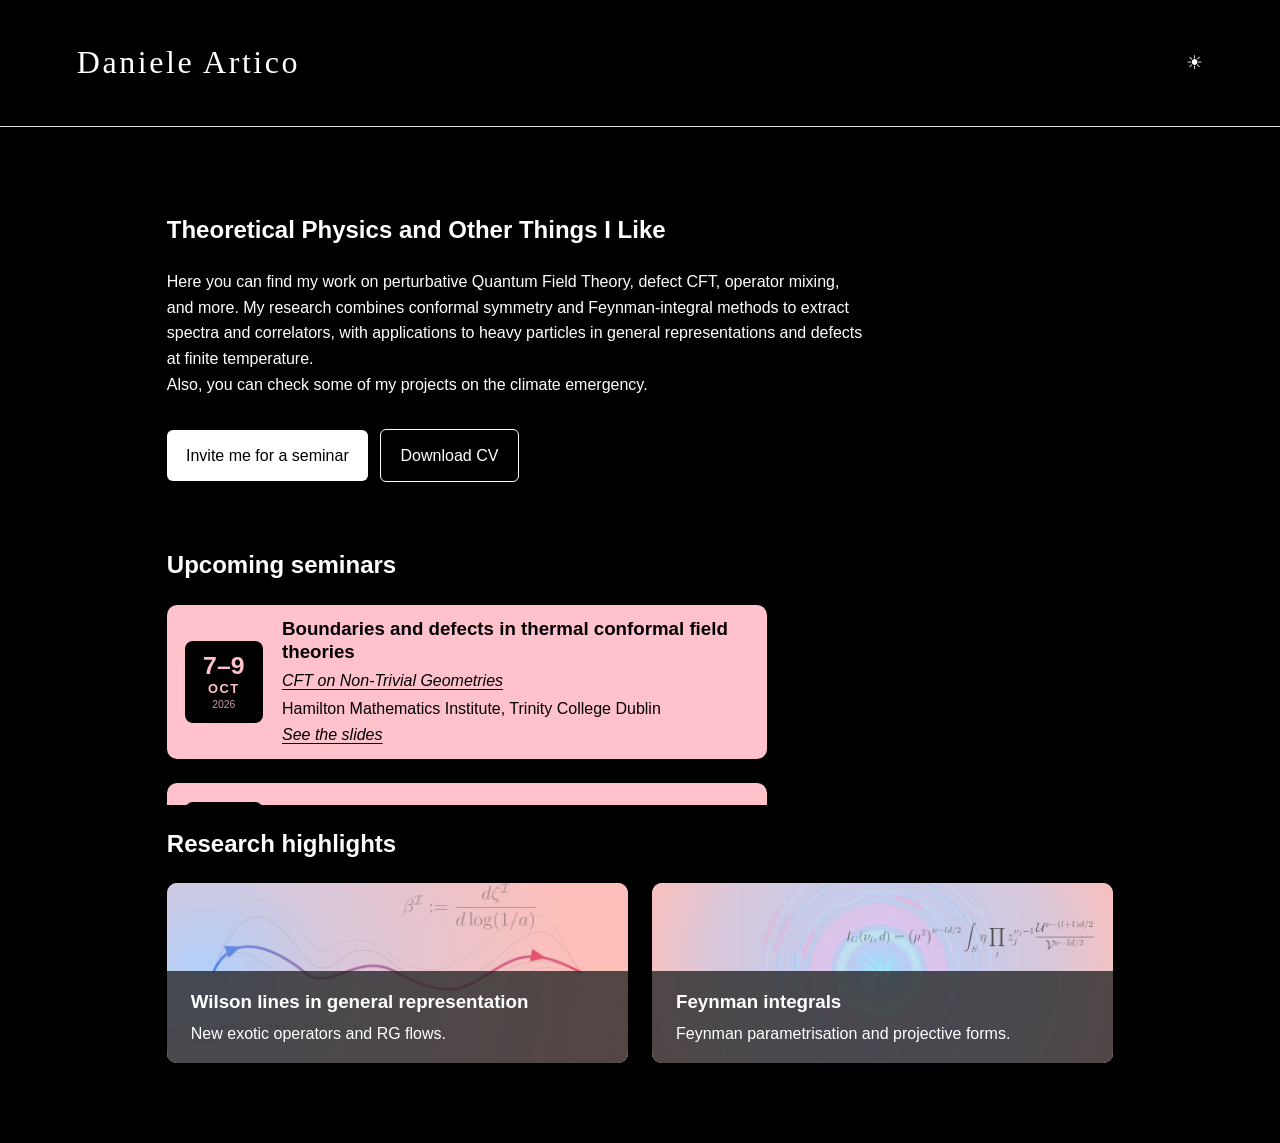
==== index.html @ e725c841 "addedd slides to event" ====
<!DOCTYPE html>
<html lang="en">
<head>
  <meta charset="UTF-8">
  <meta name="viewport" content="width=device-width, initial-scale=1">
  <title>Daniele Artico | Theoretical Physics and Other Things</title>
  <script>
  const savedTheme = localStorage.getItem("theme");

  if (savedTheme === "day") {
    document.documentElement.dataset.theme = "day";
  }
</script>
  <link rel="stylesheet" href="style.css">
</head>


<body>
  <header>
  <h1 class="site-name">
    <a href="index.html">Daniele Artico</a>
  </h1>
    <nav>
 <!--     <a href="#publications">Publications</a> -->
 <!--     <a href="#talks">Talks</a> -->
      <a href="#" id="theme-toggle" class="theme-toggle" aria-label="Switch theme">☀</a>
    </nav>
  </header>

  <main>
    <section class="intro">
      <h2>Theoretical Physics and Other Things I Like</h2>

      <p>
        Here you can find my work on perturbative Quantum Field Theory, defect CFT, operator mixing, and more.
        My research combines conformal symmetry and Feynman-integral methods to extract spectra and correlators, with applications to heavy particles in general representations and defects at finite temperature.<br>
        Also, you can check some of my projects on the climate emergency.
      </p>

      <a class="button"
         href="mailto:daniele.artico@unipr.it?subject=Seminar invitation">
        Invite me for a seminar
      </a>

      <a class="button secondary" href="assets/cv.pdf">
        Download CV
      </a>
    </section>

    <section id="events">
    <h2>Upcoming seminars</h2>

    <div class="event-cards">

      <div class="event-card">
        <div class="event-date">
          <span class="event-day">7–9</span>
          <span class="event-month">OCT</span>
          <span class="event-year">2026</span>
        </div>

        <div class="event-info">
          <h3>Boundaries and defects in thermal conformal field theories</h3>

          <a href="https://sites.google.com/view/hmiworkshop/home"
            target="_blank"
            rel="noopener noreferrer">
            <i>CFT on Non-Trivial Geometries</i>
          </a>

          <p>Hamilton Mathematics Institute, Trinity College Dublin</p>

          <a href="assets/dublin.pdf"
            target="_blank"
            rel="noopener noreferrer">
            <i>See the slides</i>
          </a>
        </div>
      </div>


      <div class="event-card">
        <div class="event-date">
          <span class="event-day">27</span>
          <span class="event-month">OCT</span>
          <span class="event-year">2026</span>
        </div>

        <div class="event-info">
          <h3>New operators and RG flows on Wilson lines in general representations</h3>
          <p>University of Vienna</p>
        </div>
      </div>

      <div class="event-card">
        <div class="event-date">
          <span class="event-day">29</span>
          <span class="event-month">OCT</span>
          <span class="event-year">2026</span>
        </div>

        <div class="event-info">
          <h3>Boundaries and defects in thermal conformal field theories</h3>
          <p>Technische Universität Wien</p>
        </div>
      </div>

    </div>
    </section>

    <section id="research">
      <h2>Research highlights</h2>

        <div class="cards">
          <a href="wilson-lines.html" class="card wilson-card">
          <div class="card-text">
          <h3>Wilson lines in general representation</h3>
          <p>New exotic operators and RG flows.</p>
        </div>
        </a>

        <a href="feynpar.html" class="card parameters-card">
          <div class="card-text">
          <h3>Feynman integrals</h3>
          <p>Feynman parametrisation and projective forms.</p>
        </div>
        </a>

          <a href="multipoint.html" class="card multipoint-card">
            <div class="card-text">
            <h3>Perturbative defect bootstrap</h3>
            <p>Multipoint correlators for the Maldacena-Wilson line.</p>
            </div>
          </a>

<!--         <article class="card">
            <h3>Thermal defect CFT</h3>
            <p>KMS constraints, dispersion relations and thermodynamics.</p>
          </article>-->

<!--          <article class="card">
            <h3>Operator mixing</h3>
            <p>Flavor evanescence and representation-theoretic constraints.</p>
          </article>-->
        </div>
    </section>
  </main>
  <script>
  const toggle = document.getElementById("theme-toggle");

  function updateThemeIcon() {
    const isDay =
      document.documentElement.dataset.theme === "day";

    toggle.textContent = isDay ? "☾" : "☀";
  }

  updateThemeIcon();

  toggle.addEventListener("click", function(event) {
    event.preventDefault();

    const isDay =
      document.documentElement.dataset.theme === "day";

    if (isDay) {
      document.documentElement.removeAttribute("data-theme");
      localStorage.setItem("theme", "night");
    } else {
      document.documentElement.dataset.theme = "day";
      localStorage.setItem("theme", "day");
    }

    updateThemeIcon();
  });
</script>
</body>
</html>
---- style.css ----
/* --------------------------------------------------
 *  Colour themes
 *  -------------------------------------------------- */

/* Default: current black-and-white night theme */
:root {
  --bg: #000000;
  --text: #ffffff;
  --border: #dddddd;
}

/* Day theme: Paul Allen card-inspired */
[data-theme="day"] {
  --bg: #eee9dc;
  --text: #191816;
  --border: #c8c2b5;
}


/* --------------------------------------------------
 *  General layout
 *  -------------------------------------------------- */

body {
  margin: 0;
  font-family: Arial, sans-serif;
  color: var(--text);
  line-height: 1.6;
  background-color: var(--bg);
}

header {
  display: flex;
  justify-content: space-between;
  align-items: center;
  padding: 1rem 6%;
  border-bottom: 1px solid var(--border);
}

nav a {
  margin-left: 1.5rem;
  color: var(--text);
  text-decoration: none;
}

main {
  max-width: 1100px;
  margin: auto;
  padding: 4rem 6%;
}

.intro {
  max-width: 700px;
  margin-bottom: 4rem;
}

.button {
  display: inline-block;
  margin: 1rem 0.5rem 0 0;
  padding: 0.8rem 1.2rem;

  color: var(--bg);
  background: var(--text);

  border-radius: 6px;
  text-decoration: none;
}

.button.secondary {
  color: var(--text);
  background: var(--bg);
  border: 1px solid var(--text);
}

.button:hover {
  transform: scale(1.05);
}

/* Prevent padding and borders from unexpectedly increasing widths */
*,
*::before,
*::after {
  box-sizing: border-box;
}

.site-name {
  font-family: "Copperplate Gothic Light", "Copperplate", "URW Gothic", serif;
  font-weight: normal;
  letter-spacing: 0.08em;
}

.theme-toggle {
  margin-left: 1.5rem;
  color: var(--text);
  text-decoration: none;
  font-size: 1.2rem;
  cursor: pointer;
}

.theme-toggle:hover {
  transform: scale(1.15);
}


.card {
  position: relative;
  overflow: hidden;

  margin: 0;
  padding: 0;
  min-height: 180px;

  color: black;
  background-color: #ffffff;
  /*background-color: #ffc1cc;*/
  border-radius: 10px;

  scroll-snap-align: start;
}

.event-card {
  position: relative;

  display: flex;
  align-items: center;
  gap: 1.2rem;

  margin: 0;
  padding: 12px 18px;
  min-height: 120px;
  width: min(600px, 100%);

  color: black;
  background-color: #ffc1cc;
  border-radius: 10px;

  scroll-snap-align: start;
}


/* Little calendar tile */
.event-date {
  flex: 0 0 78px;
  height: 82px;

  display: flex;
  flex-direction: column;
  align-items: center;
  justify-content: center;

  background: black;
  color: #ffc1cc;

  border-radius: 8px;

  line-height: 1;
  text-align: center;
}

.event-day {
  font-size: 1.55rem;
  font-weight: bold;
}

.event-month {
  margin-top: 5px;

  font-size: 0.8rem;
  font-weight: bold;
  letter-spacing: 0.12em;
}

.event-year {
  margin-top: 4px;
  font-size: 0.65rem;
  opacity: 0.8;
}


/* Text part of event */
.event-info {
  flex: 1;
}

.event-info h3 {
  margin: 0 0 0.25rem;
  line-height: 1.25;
}

.event-info p {
  margin: 0.2rem 0 0;
}

.event-info a {
  color: black;
  text-underline-offset: 3px;
}


.card-text {
  position: absolute;
  bottom: 0;
  left: 0;
  width: 100%;

  padding: 1rem 1.5rem;

  background: rgba(40, 40, 40, 0.8);
  color: white;
  box-sizing: border-box;
}

.card-text h3 {
  margin: 0 0 0.3rem;
}

.card-text p {
  margin: 0;
}

.card::after {
  content: "Section coming soon";
  background-color: #ffc1cc;
  position: absolute;
  inset: 0;
  z-index: 2;

  display: flex;
  align-items: center;
  justify-content: center;

  padding: 1.5rem;
  box-sizing: border-box;

  font-size: 1.3rem;
  font-weight: bold;
  text-align: center;

  opacity: 0;
  transition: opacity 0.3s ease;
}

.wilson-card::after {
  content: "Read more";
}

.parameters-card::after {
  content: "Read more";
}

.multipoint-card::after {
  content: "Read more";
}

.paper_gen_rep-card::after {
  content: "Read the paper";
}

.paper_feynpar1-card::after {
  content: "Read the paper";
}

.paper_feynpar2-card::after {
  content: "Read the paper";
}

.paper_mp1-card::after {
  content: "Read the paper";
}

.paper_mp2-card::after {
  content: "Read the paper";
}

.paper_mp3-card::after {
  content: "Read my PhD thesis";
}


/* Background only for specific card */
.wilson-card::before {
  content: "";
  position: absolute;
  inset: 0;
  background-image: url("./assets/images/thumbnail_RG.png");


  background-size: 100%;
  background-repeat: no-repeat;

  /* Move the image slightly downward */
  background-position: calc(50% + 00px) calc(50% + 00px);

  /* Image transparency */
  opacity: 0.7;
}

.multipoint-card::before {
  content: "";
  position: absolute;
  inset: 0;
  background-image: url("./assets/images/thumbnail_MP.png");


  background-size: 100%;
  background-repeat: no-repeat;

  /* Move the image slightly downward */
  background-position: calc(50% + 00px) calc(50% + 00px);

  /* Image transparency */
  opacity: 0.7;
}

.parameters-card::before {
  content: "";
  position: absolute;
  inset: 0;
  background-image: url("./assets/images/thumbnail_FP.png");


  background-size: 100%;
  background-repeat: no-repeat;

  /* Move the image slightly downward */
  background-position: calc(50% + 00px) calc(50% + 00px);

  /* Image transparency */
  opacity: 0.7;
}

/* Hover state */
.card:hover::before {
  opacity: 0;
}

.card:hover .card-text {
  opacity: 0;
}

.card:hover::after {
  opacity: 1;
}

.cards {
  display: grid;
  grid-auto-flow: column;

  /* One card visible on small screens */
  grid-auto-columns: 100%;

  gap: 1.5rem;
  width: 100%;
  max-width: 100%;

  /* Make only this section scroll horizontally */
  overflow-x: auto;
  overflow-y: hidden;

  /* Keep horizontal overscroll inside this element */
  overscroll-behavior-inline: contain;

  /* Optional smooth carousel-style snapping */
  scroll-snap-type: inline mandatory;
  scroll-behavior: smooth;

  /* Space for the scrollbar */
  padding-bottom: 1rem;
}

/* Two cards visible on larger screens */
@media (min-width: 800px) {
  .cards {
    grid-auto-columns: calc((100% - 1.5rem) / 2);
  }
}

.event-cards {
  display: grid;
  gap: 1.5rem;

  /* This MUST resolve to an actual constrained height */
  max-height: 200px;
  /* or e.g. max-height: 70vh; */

  overflow-x: hidden;
  overflow-y: auto;

  overscroll-behavior-y: contain;

  scroll-snap-type: y mandatory;
  scroll-behavior: smooth;

  /* Important if .event-cards itself is inside a flex/grid container */
  min-height: 0;
}


.cards.paper-cards {
  grid-auto-columns: 250px;
}

.research-project {
  max-width: 750px;
}

.research-project h1 {
  font-size: 2.5rem;
  line-height: 1.15;
  margin-bottom: 2rem;
}

.research-project p {
  font-size: 1.1rem;
}

.site-name a {
  color: var(--text);
  text-decoration: none;
}

.card {
  text-decoration: none;
}

.card:visited {
  color: inherit;
}

.paper_gen_rep-card {
  background-image: url("./assets/images/paper_gen_rep.png");
  background-size: contain;
  background-position: center;
  background-repeat: no-repeat;
  background-color: white;

  height: 300px;
  width: 250px;
  text-decoration: none;
}

.paper_gen_rep-card .card-text {
  padding: 0.6rem 0.8rem;
}

.paper_gen_rep-card .card-text h3 {
  font-size: 0.9rem;
  margin: 0;
}

.paper_feynpar1-card,
.paper_feynpar2-card,
.paper_mp1-card,
.paper_mp2-card,
.paper_mp3-card {
  height: 300px;
  background-size: contain;
  background-position: center;
  background-repeat: no-repeat;
  background-color: white;
  text-decoration: none;
}

.paper_feynpar1-card {
  background-image: url("./assets/images/paper_fp1.png");
}

.paper_feynpar2-card {
  background-image: url("./assets/images/paper_fp2.png");
}

.paper_mp1-card {
  background-image: url("./assets/images/paper_mp1.png");
}

.paper_mp2-card {
  background-image: url("./assets/images/paper_mp2.png");
}
.paper_mp3-card {
  background-image: url("./assets/images/paper_mp3.png");
}

.research-project a {
  color: var(--text);
  text-decoration-thickness: 1px;
  text-underline-offset: 3px;
}
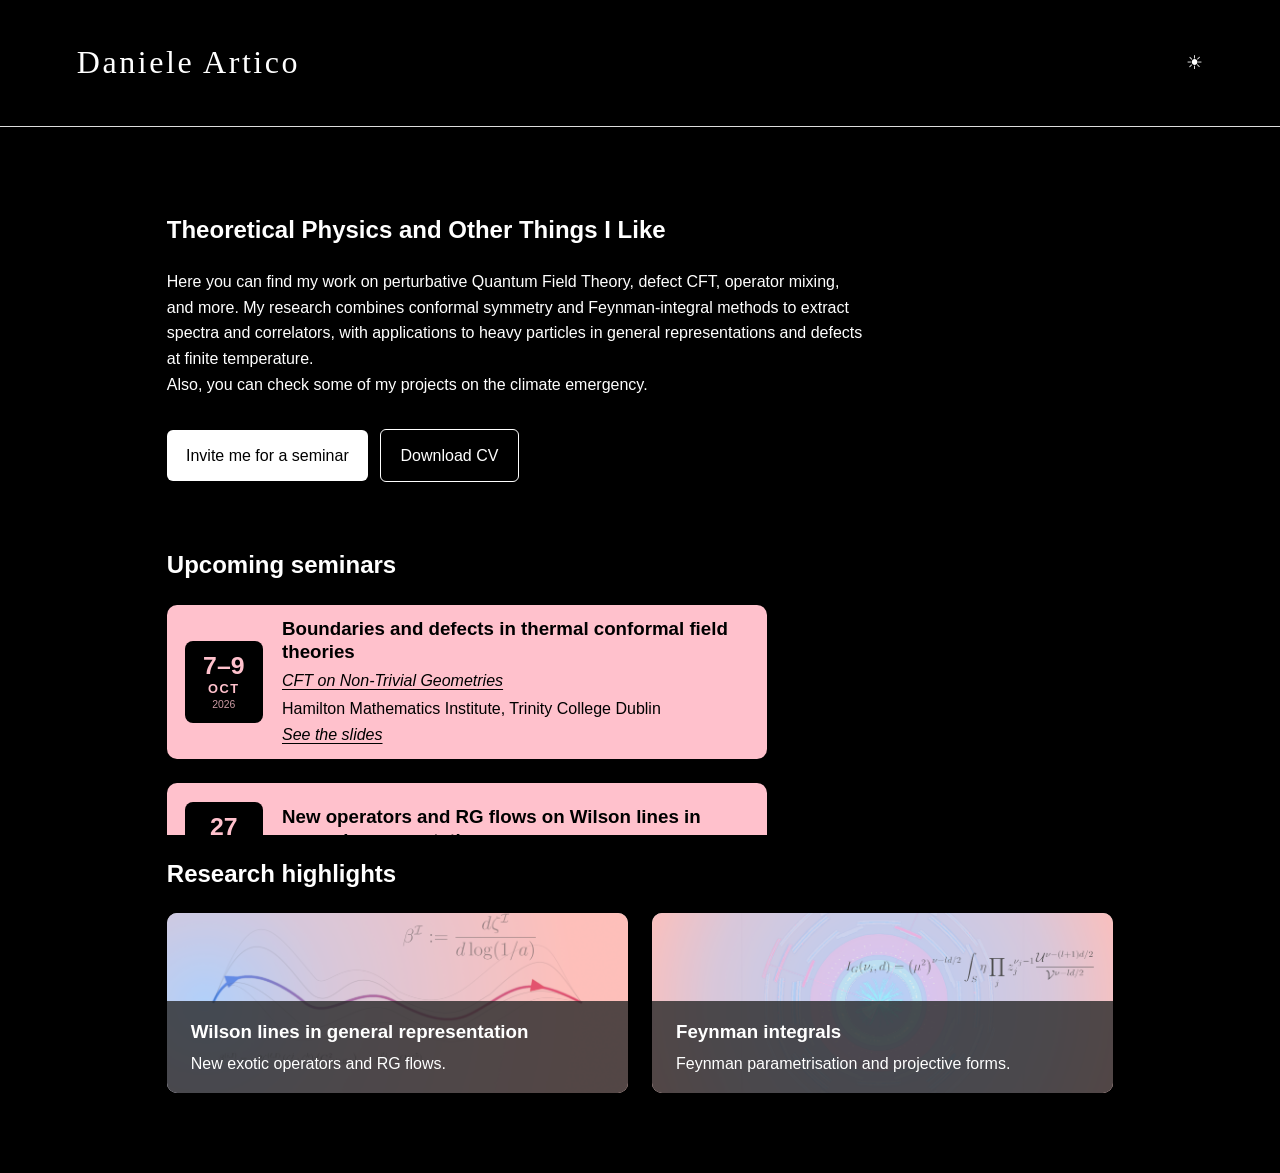
==== commit 1dc65516: "addedd events" ====
--- a/index.html
+++ b/index.html
@@ -105,6 +105,32 @@
         </div>
       </div>
 
+      <div class="event-card">
+        <div class="event-date">
+          <span class="event-day">19</span>
+          <span class="event-month">NOV</span>
+          <span class="event-year">2026</span>
+        </div>
+
+        <div class="event-info">
+          <h3>New operators and RG flows on Wilson lines in general representations</h3>
+          <p>Università Milano Bicocca</p>
+        </div>
+      </div>
+
+      <div class="event-card">
+        <div class="event-date">
+          <span class="event-day">16</span>
+          <span class="event-month">DEC</span>
+          <span class="event-year">2026</span>
+        </div>
+
+        <div class="event-info">
+          <h3>New operators and RG flows on Wilson lines in general representations</h3>
+          <p>SISSA, Trieste</p>
+        </div>
+      </div>
+
     </div>
     </section>
 
--- a/style.css
+++ b/style.css
@@ -380,7 +380,7 @@
   gap: 1.5rem;
 
   /* This MUST resolve to an actual constrained height */
-  max-height: 200px;
+  max-height: 230px;
   /* or e.g. max-height: 70vh; */
 
   overflow-x: hidden;
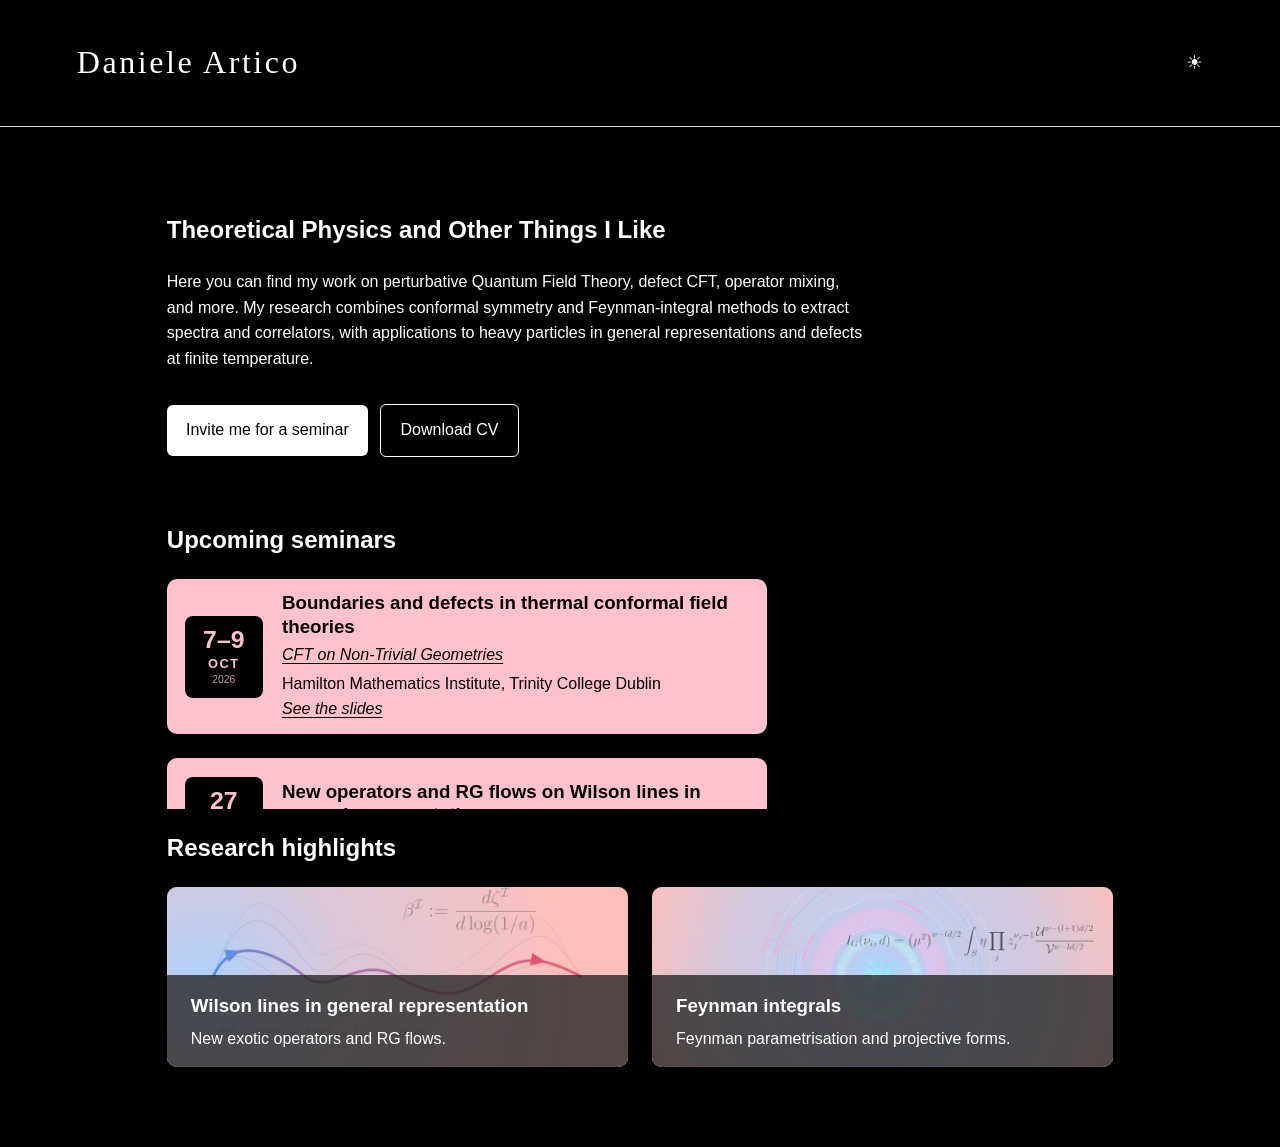
==== commit 3360f037: "changed homepage for now" ====
--- a/index.html
+++ b/index.html
@@ -34,7 +34,7 @@
       <p>
         Here you can find my work on perturbative Quantum Field Theory, defect CFT, operator mixing, and more.
         My research combines conformal symmetry and Feynman-integral methods to extract spectra and correlators, with applications to heavy particles in general representations and defects at finite temperature.<br>
-        Also, you can check some of my projects on the climate emergency.
+        <!--Also, you can check some of my projects on the climate emergency.-->
       </p>
 
       <a class="button"
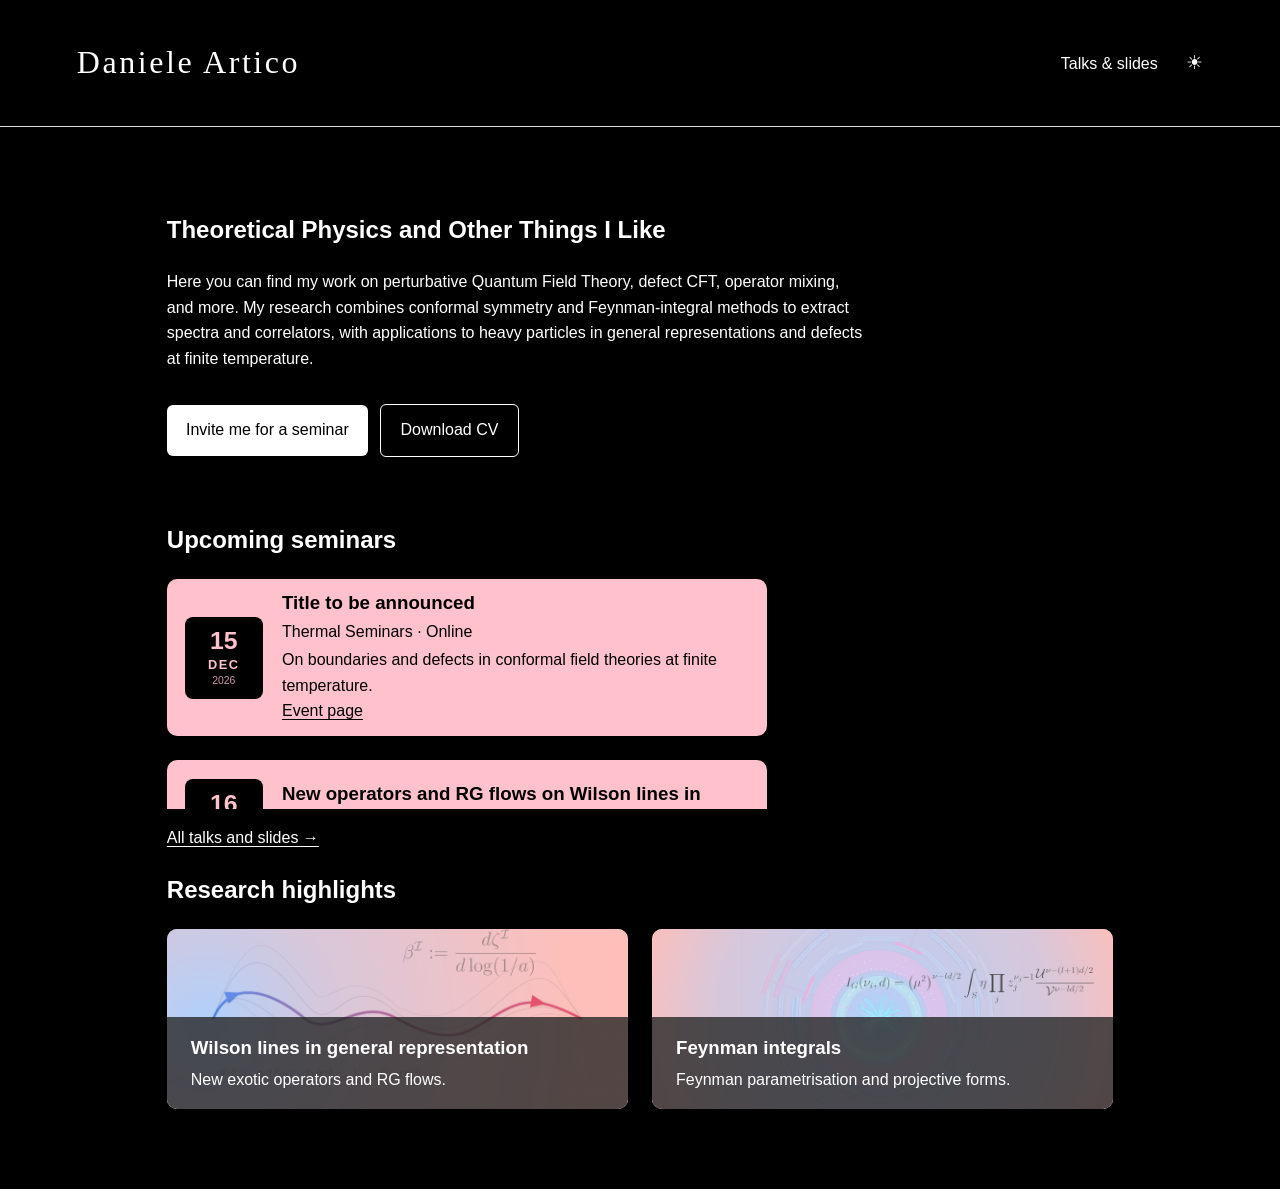
==== commit 586c2ab7: "Add talks and slides archive with scheduled seminars and available PDFs" ====
--- a/index.html
+++ b/index.html
@@ -16,13 +16,13 @@
 
 
 <body>
-  <header>
+  <header class="site-header">
   <h1 class="site-name">
     <a href="index.html">Daniele Artico</a>
   </h1>
     <nav>
  <!--     <a href="#publications">Publications</a> -->
- <!--     <a href="#talks">Talks</a> -->
+      <a href="talks.html">Talks &amp; slides</a>
       <a href="#" id="theme-toggle" class="theme-toggle" aria-label="Switch theme">☀</a>
     </nav>
   </header>
@@ -48,90 +48,24 @@
     </section>
 
     <section id="events">
-    <h2>Upcoming seminars</h2>
-
-    <div class="event-cards">
-
+      <h2>Upcoming seminars</h2>
+      <div class="event-cards" id="home-upcoming-list">
       <div class="event-card">
-        <div class="event-date">
-          <span class="event-day">7–9</span>
-          <span class="event-month">OCT</span>
-          <span class="event-year">2026</span>
-        </div>
-
-        <div class="event-info">
-          <h3>Boundaries and defects in thermal conformal field theories</h3>
-
-          <a href="https://sites.google.com/view/hmiworkshop/home"
-            target="_blank"
-            rel="noopener noreferrer">
-            <i>CFT on Non-Trivial Geometries</i>
-          </a>
-
-          <p>Hamilton Mathematics Institute, Trinity College Dublin</p>
-
-          <a href="assets/dublin.pdf"
-            target="_blank"
-            rel="noopener noreferrer">
-            <i>See the slides</i>
-          </a>
-        </div>
+        <div class="event-date"><span class="event-day">29</span><span class="event-month">OCT</span><span class="event-year">2026</span></div>
+        <div class="event-info"><h3>Boundaries and defects in thermal conformal field theories</h3><p>Technische Universität Wien, Austria</p></div>
+      </div><div class="event-card">
+        <div class="event-date"><span class="event-day">19</span><span class="event-month">NOV</span><span class="event-year">2026</span></div>
+        <div class="event-info"><h3>New operators and RG flows on Wilson lines in general representations</h3><p>Università di Milano-Bicocca, Italy</p></div>
+      </div><div class="event-card">
+        <div class="event-date"><span class="event-day">15</span><span class="event-month">DEC</span><span class="event-year">2026</span></div>
+        <div class="event-info"><h3>Title to be announced</h3><p>Thermal Seminars · Online</p><p>On boundaries and defects in conformal field theories at finite temperature.</p><a href="https://sites.google.com/view/thermalseminars/home">Event page</a></div>
+      </div><div class="event-card">
+        <div class="event-date"><span class="event-day">16</span><span class="event-month">DEC</span><span class="event-year">2026</span></div>
+        <div class="event-info"><h3>New operators and RG flows on Wilson lines in general representations</h3><p>SISSA, Trieste, Italy</p></div>
       </div>
-
-
-      <div class="event-card">
-        <div class="event-date">
-          <span class="event-day">27</span>
-          <span class="event-month">OCT</span>
-          <span class="event-year">2026</span>
-        </div>
-
-        <div class="event-info">
-          <h3>New operators and RG flows on Wilson lines in general representations</h3>
-          <p>University of Vienna</p>
-        </div>
       </div>
-
-      <div class="event-card">
-        <div class="event-date">
-          <span class="event-day">29</span>
-          <span class="event-month">OCT</span>
-          <span class="event-year">2026</span>
-        </div>
-
-        <div class="event-info">
-          <h3>Boundaries and defects in thermal conformal field theories</h3>
-          <p>Technische Universität Wien</p>
-        </div>
-      </div>
-
-      <div class="event-card">
-        <div class="event-date">
-          <span class="event-day">19</span>
-          <span class="event-month">NOV</span>
-          <span class="event-year">2026</span>
-        </div>
-
-        <div class="event-info">
-          <h3>New operators and RG flows on Wilson lines in general representations</h3>
-          <p>Università Milano Bicocca</p>
-        </div>
-      </div>
-
-      <div class="event-card">
-        <div class="event-date">
-          <span class="event-day">16</span>
-          <span class="event-month">DEC</span>
-          <span class="event-year">2026</span>
-        </div>
-
-        <div class="event-info">
-          <h3>New operators and RG flows on Wilson lines in general representations</h3>
-          <p>SISSA, Trieste</p>
-        </div>
-      </div>
-
-    </div>
+      <p id="home-no-upcoming" hidden>No talks are currently scheduled.</p>
+      <p><a class="all-talks-link" href="talks.html">All talks and slides →</a></p>
     </section>
 
     <section id="research">
@@ -200,5 +134,7 @@
     updateThemeIcon();
   });
 </script>
+  <script src="talks.js" defer></script>
 </body>
 </html>
+
--- a/style.css
+++ b/style.css
@@ -485,3 +485,14 @@
   text-decoration-thickness: 1px;
   text-underline-offset: 3px;
 }
+
+
+/* Talks archive navigation and compact header on small screens. */
+.all-talks-link { color: var(--text); text-underline-offset: .2em; }
+.site-header nav a[aria-current="page"] { text-decoration: underline; text-underline-offset: .25em; }
+@media (max-width: 600px) {
+  .site-header { flex-wrap: wrap; gap: .4rem 1rem; }
+  .site-header .site-name { font-size: clamp(1.25rem, 6vw, 2rem); margin: .35rem 0; }
+  .site-header nav { display: flex; flex-wrap: wrap; align-items: center; gap: 1.1rem; margin-left: auto; }
+  .site-header nav a { margin-left: 0; }
+}
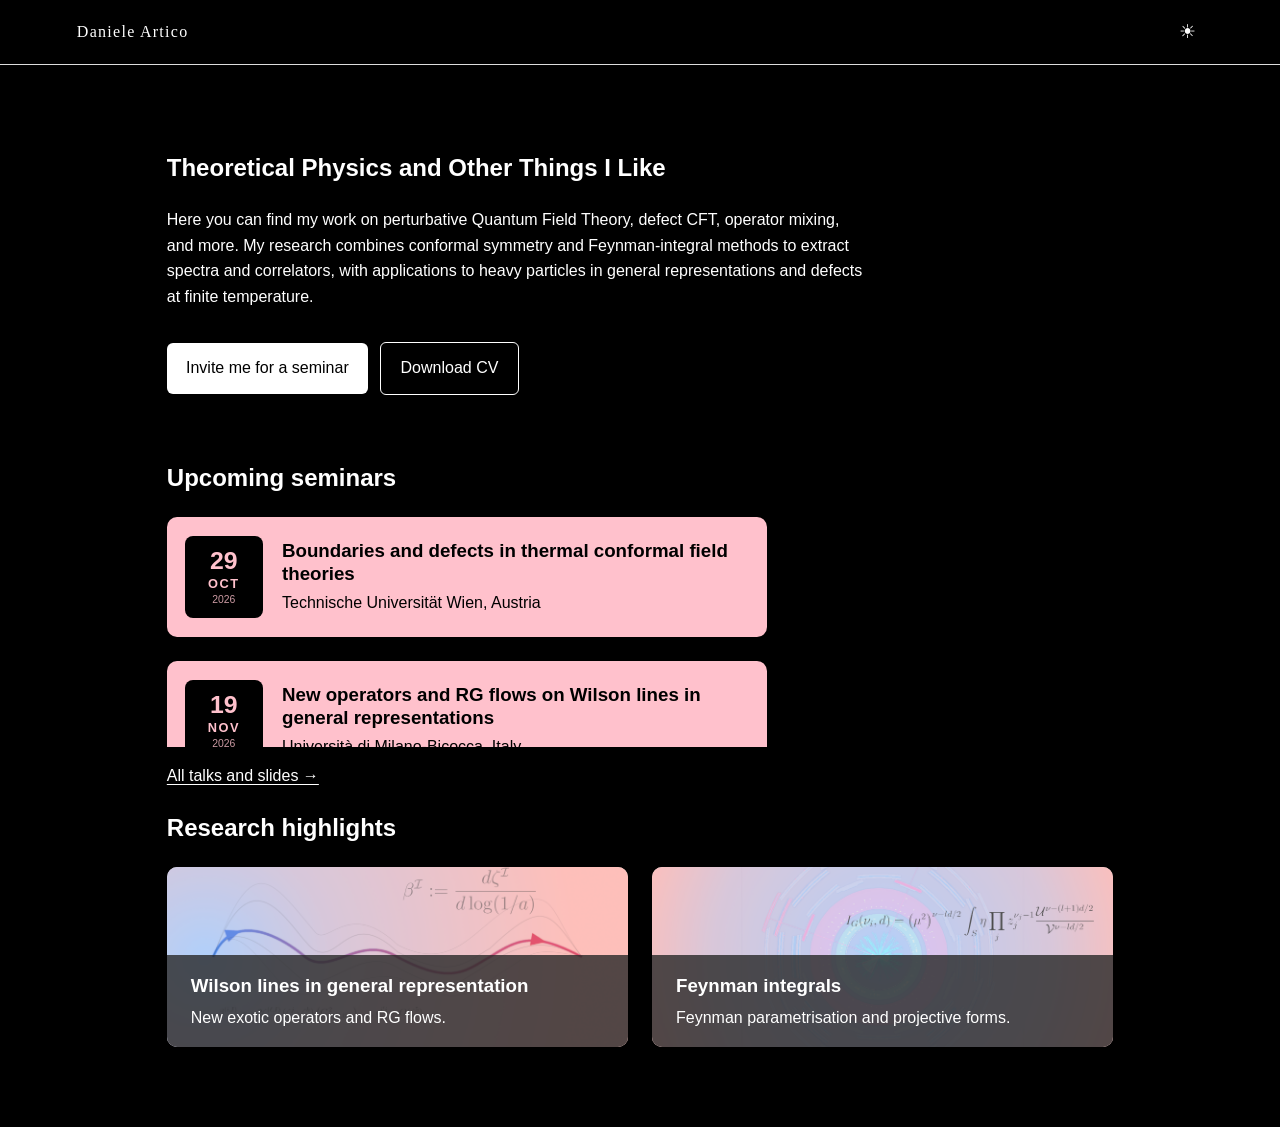
==== commit 3c623a19: "Match the talks page to article styling and remove JavaScript Use the same compact header throughout" ====
--- a/index.html
+++ b/index.html
@@ -4,32 +4,27 @@
   <meta charset="UTF-8">
   <meta name="viewport" content="width=device-width, initial-scale=1">
   <title>Daniele Artico | Theoretical Physics and Other Things</title>
-  <script>
-  const savedTheme = localStorage.getItem("theme");
-
-  if (savedTheme === "day") {
-    document.documentElement.dataset.theme = "day";
-  }
-</script>
   <link rel="stylesheet" href="style.css">
 </head>
 
 
 <body>
-  <header class="site-header">
-  <h1 class="site-name">
-    <a href="index.html">Daniele Artico</a>
-  </h1>
-    <nav>
- <!--     <a href="#publications">Publications</a> -->
-      <a href="talks.html">Talks &amp; slides</a>
-      <a href="#" id="theme-toggle" class="theme-toggle" aria-label="Switch theme">☀</a>
+  <header>
+    <div class="site-name">
+      <a href="index.html">Daniele Artico</a>
+    </div>
+    <nav aria-label="Display settings">
+      <label class="theme-toggle">
+        <input type="checkbox" id="theme-toggle" aria-label="Use light theme">
+        <span class="theme-icon-day" aria-hidden="true">☀</span>
+        <span class="theme-icon-night" aria-hidden="true">☾</span>
+      </label>
     </nav>
   </header>
 
   <main>
     <section class="intro">
-      <h2>Theoretical Physics and Other Things I Like</h2>
+      <h1>Theoretical Physics and Other Things I Like</h1>
 
       <p>
         Here you can find my work on perturbative Quantum Field Theory, defect CFT, operator mixing, and more.
@@ -49,7 +44,8 @@
 
     <section id="events">
       <h2>Upcoming seminars</h2>
-      <div class="event-cards" id="home-upcoming-list">
+      <!-- Keep scheduled seminars in sync with talks.html when updating the archive. -->
+      <div class="event-cards">
       <div class="event-card">
         <div class="event-date"><span class="event-day">29</span><span class="event-month">OCT</span><span class="event-year">2026</span></div>
         <div class="event-info"><h3>Boundaries and defects in thermal conformal field theories</h3><p>Technische Universität Wien, Austria</p></div>
@@ -64,7 +60,6 @@
         <div class="event-info"><h3>New operators and RG flows on Wilson lines in general representations</h3><p>SISSA, Trieste, Italy</p></div>
       </div>
       </div>
-      <p id="home-no-upcoming" hidden>No talks are currently scheduled.</p>
       <p><a class="all-talks-link" href="talks.html">All talks and slides →</a></p>
     </section>
 
@@ -105,36 +100,7 @@
         </div>
     </section>
   </main>
-  <script>
-  const toggle = document.getElementById("theme-toggle");
-
-  function updateThemeIcon() {
-    const isDay =
-      document.documentElement.dataset.theme === "day";
-
-    toggle.textContent = isDay ? "☾" : "☀";
-  }
-
-  updateThemeIcon();
-
-  toggle.addEventListener("click", function(event) {
-    event.preventDefault();
-
-    const isDay =
-      document.documentElement.dataset.theme === "day";
-
-    if (isDay) {
-      document.documentElement.removeAttribute("data-theme");
-      localStorage.setItem("theme", "night");
-    } else {
-      document.documentElement.dataset.theme = "day";
-      localStorage.setItem("theme", "day");
-    }
-
-    updateThemeIcon();
-  });
-</script>
-  <script src="talks.js" defer></script>
 </body>
 </html>
 
+
--- a/style.css
+++ b/style.css
@@ -7,13 +7,15 @@
   --bg: #000000;
   --text: #ffffff;
   --border: #dddddd;
+  color-scheme: dark;
 }
 
 /* Day theme: Paul Allen card-inspired */
-[data-theme="day"] {
+:root:has(#theme-toggle:checked) {
   --bg: #eee9dc;
   --text: #191816;
   --border: #c8c2b5;
+  color-scheme: light;
 }
 
 
@@ -54,6 +56,11 @@
   margin-bottom: 4rem;
 }
 
+.intro h1 {
+  font-size: 1.5rem;
+  margin: .83em 0;
+}
+
 .button {
   display: inline-block;
   margin: 1rem 0.5rem 0 0;
@@ -89,16 +96,46 @@
   letter-spacing: 0.08em;
 }
 
+/* A native checkbox keeps both themes available without JavaScript. */
 .theme-toggle {
+  position: relative;
+  display: inline-grid;
+  place-items: center;
+  width: 2rem;
+  height: 2rem;
   margin-left: 1.5rem;
   color: var(--text);
-  text-decoration: none;
   font-size: 1.2rem;
   cursor: pointer;
 }
 
+.theme-toggle input {
+  position: absolute;
+  inset: 0;
+  width: 100%;
+  height: 100%;
+  margin: 0;
+  opacity: 0;
+  cursor: pointer;
+}
+
+.theme-icon-night,
+.theme-toggle input:checked ~ .theme-icon-day {
+  display: none;
+}
+
+.theme-toggle input:checked ~ .theme-icon-night {
+  display: inline;
+}
+
 .theme-toggle:hover {
   transform: scale(1.15);
+}
+
+.theme-toggle:has(input:focus-visible) {
+  outline: 2px solid var(--text);
+  outline-offset: 4px;
+  border-radius: 3px;
 }
 
 
@@ -487,12 +524,5 @@
 }
 
 
-/* Talks archive navigation and compact header on small screens. */
+/* Link to the HTML talks archive. */
 .all-talks-link { color: var(--text); text-underline-offset: .2em; }
-.site-header nav a[aria-current="page"] { text-decoration: underline; text-underline-offset: .25em; }
-@media (max-width: 600px) {
-  .site-header { flex-wrap: wrap; gap: .4rem 1rem; }
-  .site-header .site-name { font-size: clamp(1.25rem, 6vw, 2rem); margin: .35rem 0; }
-  .site-header nav { display: flex; flex-wrap: wrap; align-items: center; gap: 1.1rem; margin-left: auto; }
-  .site-header nav a { margin-left: 0; }
-}
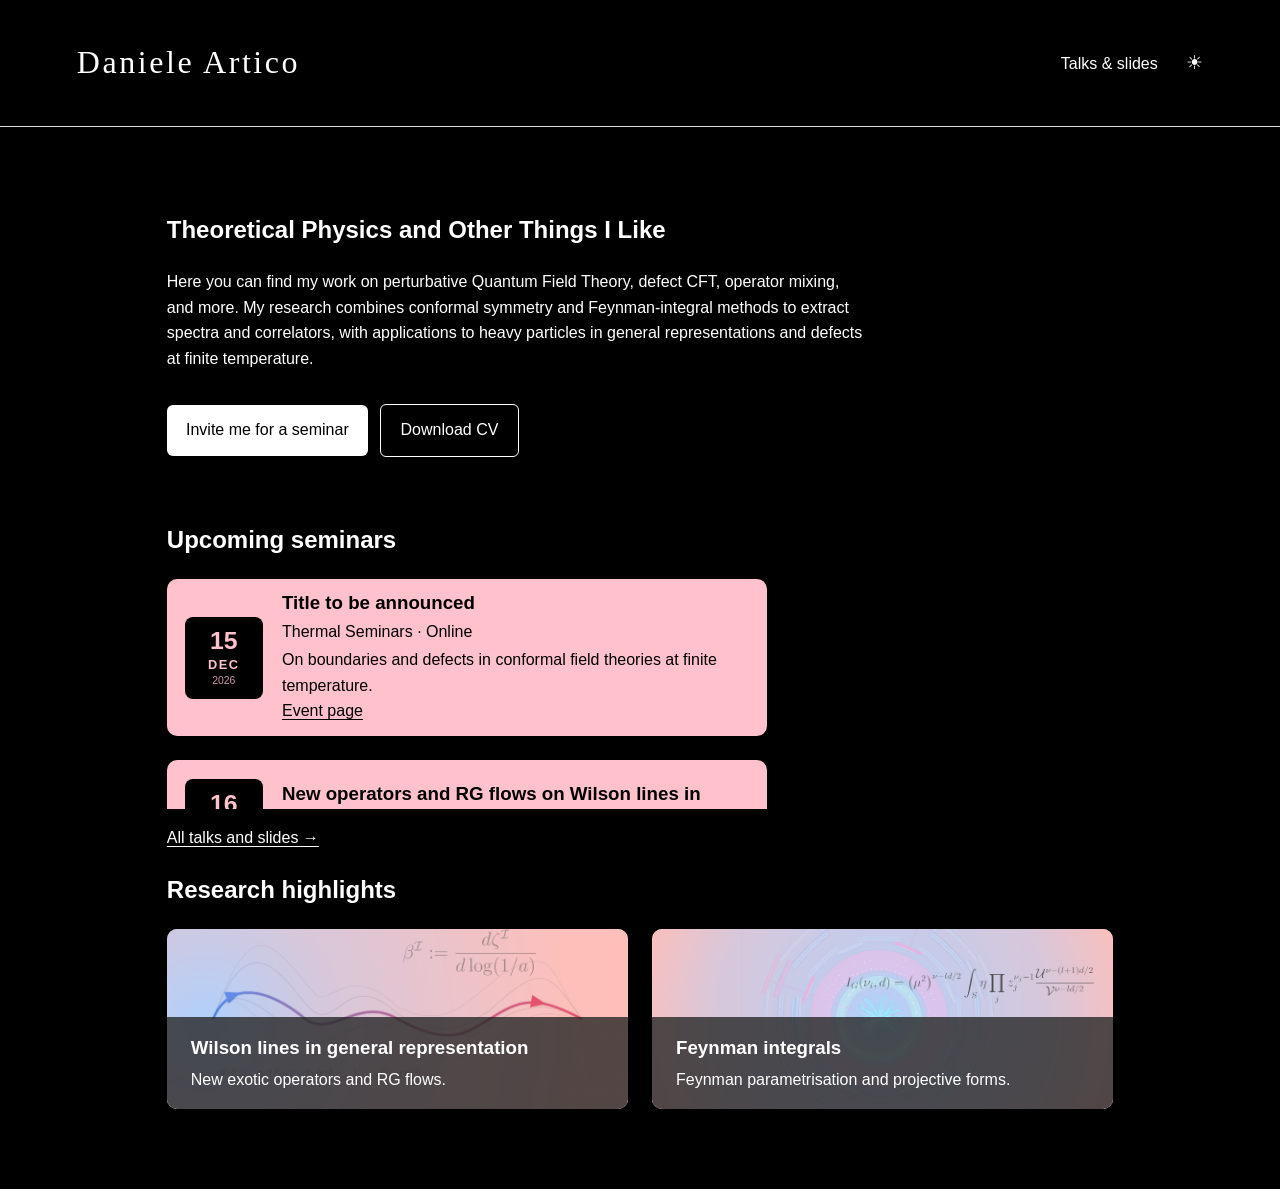
==== commit 26f0cff9: "Restore the original site and keep only the talks page edits Restore the homepage, article pages, sh" ====
--- a/index.html
+++ b/index.html
@@ -4,27 +4,32 @@
   <meta charset="UTF-8">
   <meta name="viewport" content="width=device-width, initial-scale=1">
   <title>Daniele Artico | Theoretical Physics and Other Things</title>
+  <script>
+  const savedTheme = localStorage.getItem("theme");
+
+  if (savedTheme === "day") {
+    document.documentElement.dataset.theme = "day";
+  }
+</script>
   <link rel="stylesheet" href="style.css">
 </head>
 
 
 <body>
-  <header>
-    <div class="site-name">
-      <a href="index.html">Daniele Artico</a>
-    </div>
-    <nav aria-label="Display settings">
-      <label class="theme-toggle">
-        <input type="checkbox" id="theme-toggle" aria-label="Use light theme">
-        <span class="theme-icon-day" aria-hidden="true">☀</span>
-        <span class="theme-icon-night" aria-hidden="true">☾</span>
-      </label>
+  <header class="site-header">
+  <h1 class="site-name">
+    <a href="index.html">Daniele Artico</a>
+  </h1>
+    <nav>
+ <!--     <a href="#publications">Publications</a> -->
+      <a href="talks.html">Talks &amp; slides</a>
+      <a href="#" id="theme-toggle" class="theme-toggle" aria-label="Switch theme">☀</a>
     </nav>
   </header>
 
   <main>
     <section class="intro">
-      <h1>Theoretical Physics and Other Things I Like</h1>
+      <h2>Theoretical Physics and Other Things I Like</h2>
 
       <p>
         Here you can find my work on perturbative Quantum Field Theory, defect CFT, operator mixing, and more.
@@ -44,8 +49,7 @@
 
     <section id="events">
       <h2>Upcoming seminars</h2>
-      <!-- Keep scheduled seminars in sync with talks.html when updating the archive. -->
-      <div class="event-cards">
+      <div class="event-cards" id="home-upcoming-list">
       <div class="event-card">
         <div class="event-date"><span class="event-day">29</span><span class="event-month">OCT</span><span class="event-year">2026</span></div>
         <div class="event-info"><h3>Boundaries and defects in thermal conformal field theories</h3><p>Technische Universität Wien, Austria</p></div>
@@ -60,6 +64,7 @@
         <div class="event-info"><h3>New operators and RG flows on Wilson lines in general representations</h3><p>SISSA, Trieste, Italy</p></div>
       </div>
       </div>
+      <p id="home-no-upcoming" hidden>No talks are currently scheduled.</p>
       <p><a class="all-talks-link" href="talks.html">All talks and slides →</a></p>
     </section>
 
@@ -100,7 +105,36 @@
         </div>
     </section>
   </main>
+  <script>
+  const toggle = document.getElementById("theme-toggle");
+
+  function updateThemeIcon() {
+    const isDay =
+      document.documentElement.dataset.theme === "day";
+
+    toggle.textContent = isDay ? "☾" : "☀";
+  }
+
+  updateThemeIcon();
+
+  toggle.addEventListener("click", function(event) {
+    event.preventDefault();
+
+    const isDay =
+      document.documentElement.dataset.theme === "day";
+
+    if (isDay) {
+      document.documentElement.removeAttribute("data-theme");
+      localStorage.setItem("theme", "night");
+    } else {
+      document.documentElement.dataset.theme = "day";
+      localStorage.setItem("theme", "day");
+    }
+
+    updateThemeIcon();
+  });
+</script>
+  <script src="talks.js" defer></script>
 </body>
 </html>
 
-
--- a/style.css
+++ b/style.css
@@ -7,15 +7,13 @@
   --bg: #000000;
   --text: #ffffff;
   --border: #dddddd;
-  color-scheme: dark;
 }
 
 /* Day theme: Paul Allen card-inspired */
-:root:has(#theme-toggle:checked) {
+[data-theme="day"] {
   --bg: #eee9dc;
   --text: #191816;
   --border: #c8c2b5;
-  color-scheme: light;
 }
 
 
@@ -56,11 +54,6 @@
   margin-bottom: 4rem;
 }
 
-.intro h1 {
-  font-size: 1.5rem;
-  margin: .83em 0;
-}
-
 .button {
   display: inline-block;
   margin: 1rem 0.5rem 0 0;
@@ -96,46 +89,16 @@
   letter-spacing: 0.08em;
 }
 
-/* A native checkbox keeps both themes available without JavaScript. */
 .theme-toggle {
-  position: relative;
-  display: inline-grid;
-  place-items: center;
-  width: 2rem;
-  height: 2rem;
   margin-left: 1.5rem;
   color: var(--text);
+  text-decoration: none;
   font-size: 1.2rem;
   cursor: pointer;
 }
 
-.theme-toggle input {
-  position: absolute;
-  inset: 0;
-  width: 100%;
-  height: 100%;
-  margin: 0;
-  opacity: 0;
-  cursor: pointer;
-}
-
-.theme-icon-night,
-.theme-toggle input:checked ~ .theme-icon-day {
-  display: none;
-}
-
-.theme-toggle input:checked ~ .theme-icon-night {
-  display: inline;
-}
-
 .theme-toggle:hover {
   transform: scale(1.15);
-}
-
-.theme-toggle:has(input:focus-visible) {
-  outline: 2px solid var(--text);
-  outline-offset: 4px;
-  border-radius: 3px;
 }
 
 
@@ -524,5 +487,12 @@
 }
 
 
-/* Link to the HTML talks archive. */
+/* Talks archive navigation and compact header on small screens. */
 .all-talks-link { color: var(--text); text-underline-offset: .2em; }
+.site-header nav a[aria-current="page"] { text-decoration: underline; text-underline-offset: .25em; }
+@media (max-width: 600px) {
+  .site-header { flex-wrap: wrap; gap: .4rem 1rem; }
+  .site-header .site-name { font-size: clamp(1.25rem, 6vw, 2rem); margin: .35rem 0; }
+  .site-header nav { display: flex; flex-wrap: wrap; align-items: center; gap: 1.1rem; margin-left: auto; }
+  .site-header nav a { margin-left: 0; }
+}
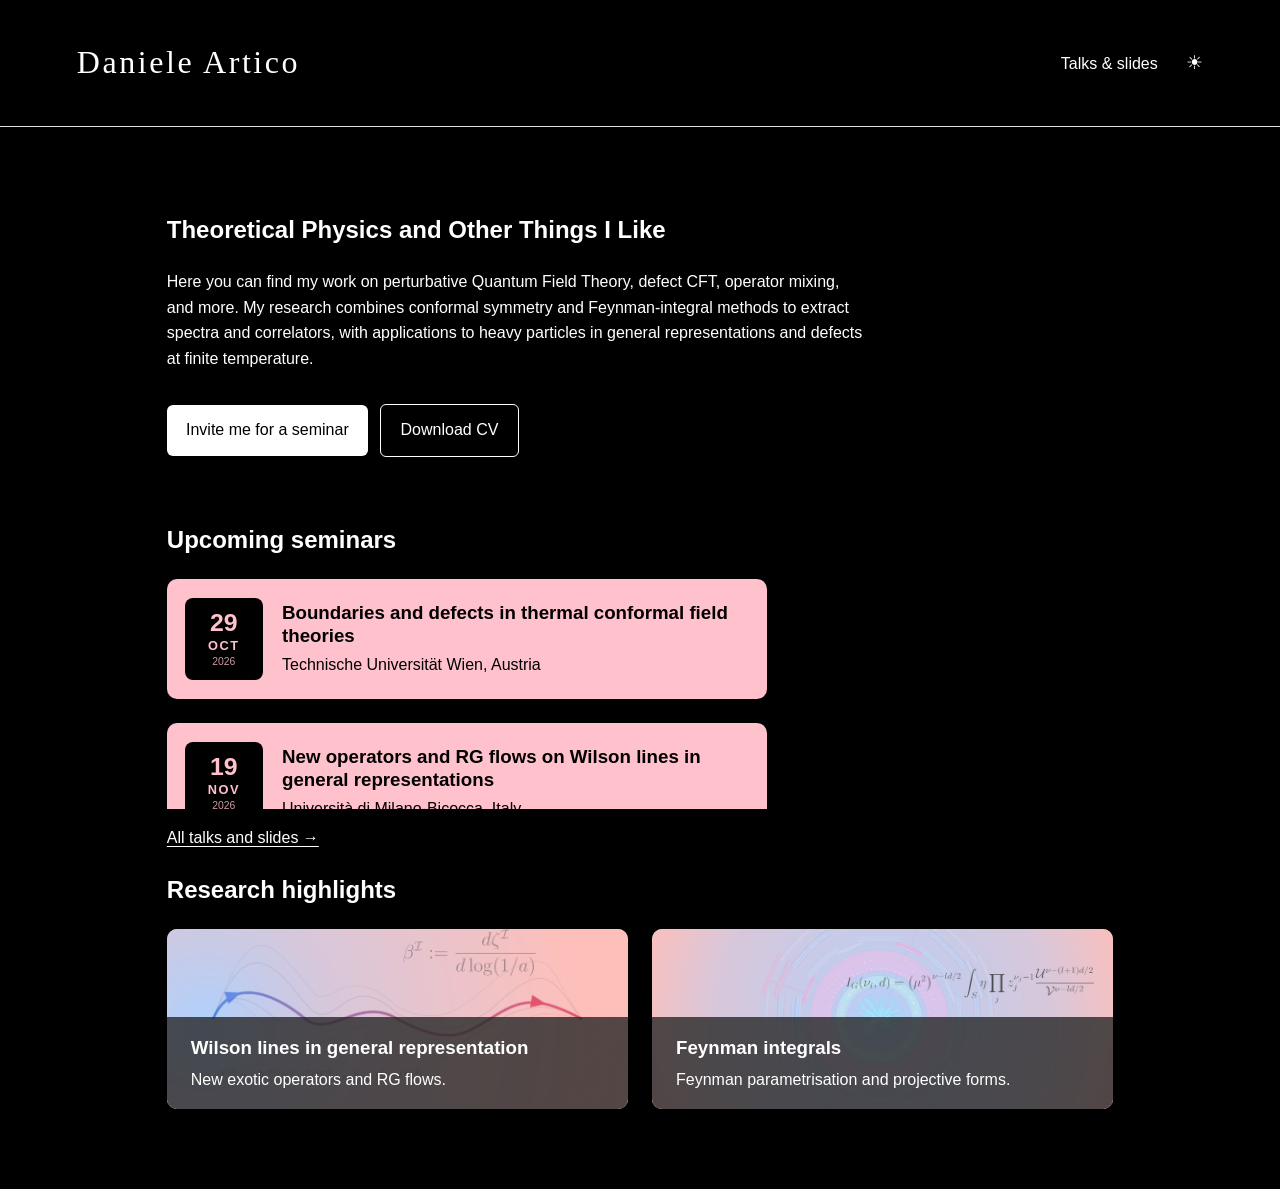
==== commit 0408d882: "new talks" ====
--- a/index.html
+++ b/index.html
@@ -58,7 +58,7 @@
         <div class="event-info"><h3>New operators and RG flows on Wilson lines in general representations</h3><p>Università di Milano-Bicocca, Italy</p></div>
       </div><div class="event-card">
         <div class="event-date"><span class="event-day">15</span><span class="event-month">DEC</span><span class="event-year">2026</span></div>
-        <div class="event-info"><h3>Title to be announced</h3><p>Thermal Seminars · Online</p><p>On boundaries and defects in conformal field theories at finite temperature.</p><a href="https://sites.google.com/view/thermalseminars/home">Event page</a></div>
+        <div class="event-info"><h3>Boundaries and defects in thermal conformal field theories</h3><p>Thermal Seminars · Online</p><p>On boundaries and defects in conformal field theories at finite temperature.</p><a href="https://sites.google.com/view/thermalseminars/home">Event page</a></div>
       </div><div class="event-card">
         <div class="event-date"><span class="event-day">16</span><span class="event-month">DEC</span><span class="event-year">2026</span></div>
         <div class="event-info"><h3>New operators and RG flows on Wilson lines in general representations</h3><p>SISSA, Trieste, Italy</p></div>
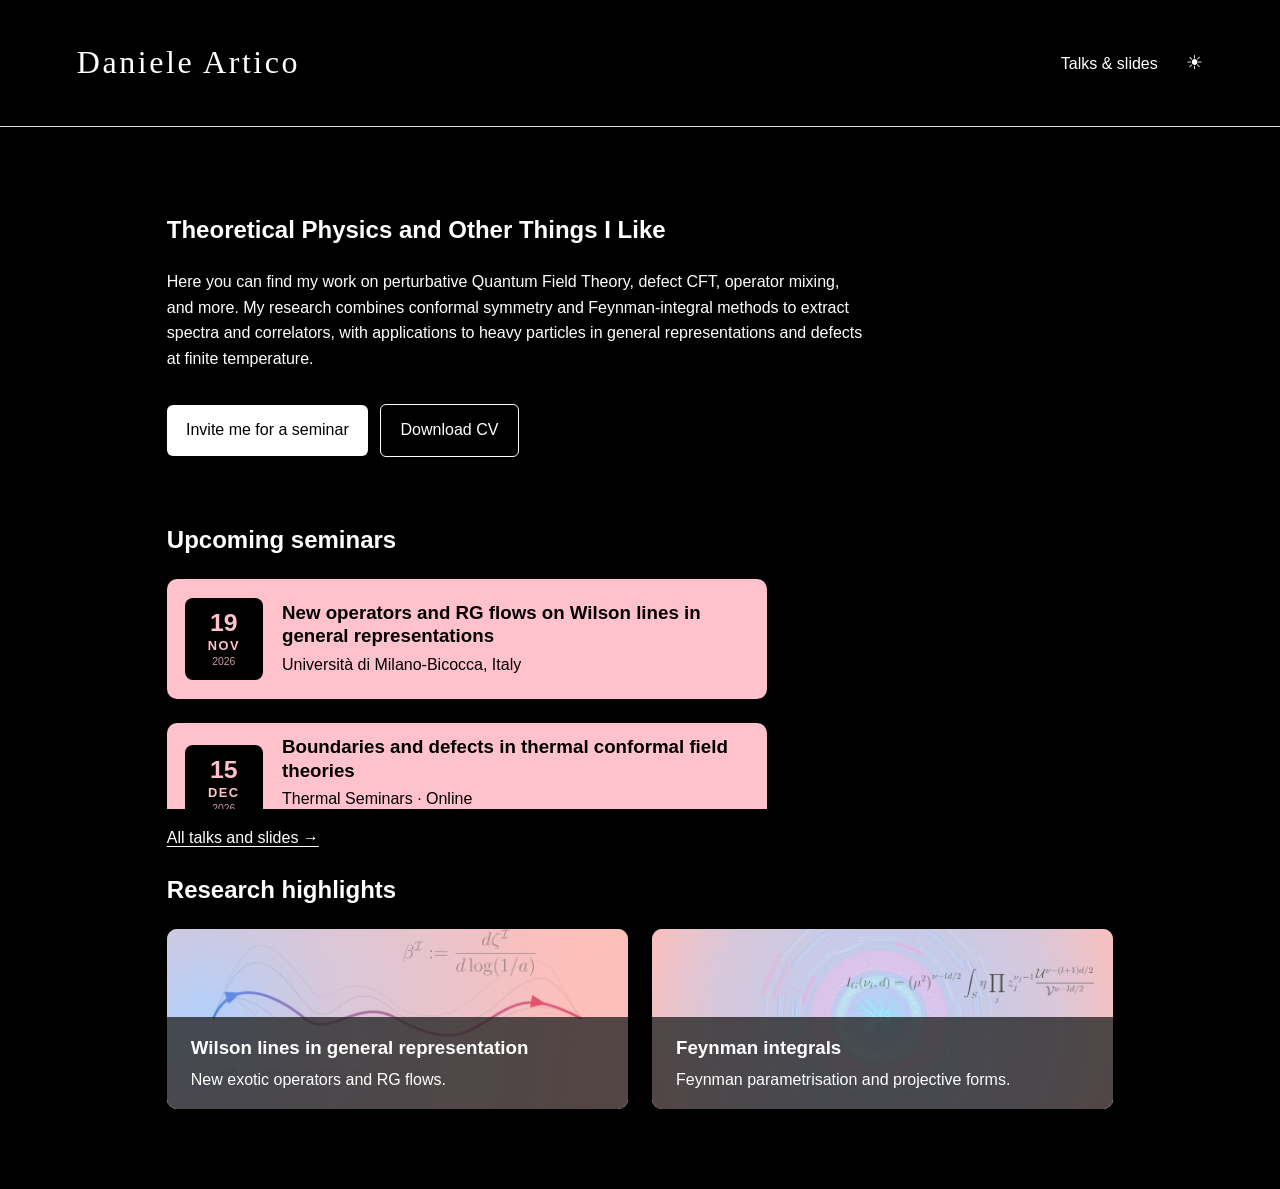
==== commit d922ce57: "updated talks" ====
--- a/index.html
+++ b/index.html
@@ -51,14 +51,11 @@
       <h2>Upcoming seminars</h2>
       <div class="event-cards" id="home-upcoming-list">
       <div class="event-card">
-        <div class="event-date"><span class="event-day">29</span><span class="event-month">OCT</span><span class="event-year">2026</span></div>
-        <div class="event-info"><h3>Boundaries and defects in thermal conformal field theories</h3><p>Technische Universität Wien, Austria</p></div>
-      </div><div class="event-card">
         <div class="event-date"><span class="event-day">19</span><span class="event-month">NOV</span><span class="event-year">2026</span></div>
         <div class="event-info"><h3>New operators and RG flows on Wilson lines in general representations</h3><p>Università di Milano-Bicocca, Italy</p></div>
       </div><div class="event-card">
         <div class="event-date"><span class="event-day">15</span><span class="event-month">DEC</span><span class="event-year">2026</span></div>
-        <div class="event-info"><h3>Boundaries and defects in thermal conformal field theories</h3><p>Thermal Seminars · Online</p><p>On boundaries and defects in conformal field theories at finite temperature.</p><a href="https://sites.google.com/view/thermalseminars/home">Event page</a></div>
+        <div class="event-info"><h3>Boundaries and defects in thermal conformal field theories</h3><p>Thermal Seminars · Online</p><a href="https://sites.google.com/view/thermalseminars/home">Event page</a></div>
       </div><div class="event-card">
         <div class="event-date"><span class="event-day">16</span><span class="event-month">DEC</span><span class="event-year">2026</span></div>
         <div class="event-info"><h3>New operators and RG flows on Wilson lines in general representations</h3><p>SISSA, Trieste, Italy</p></div>
